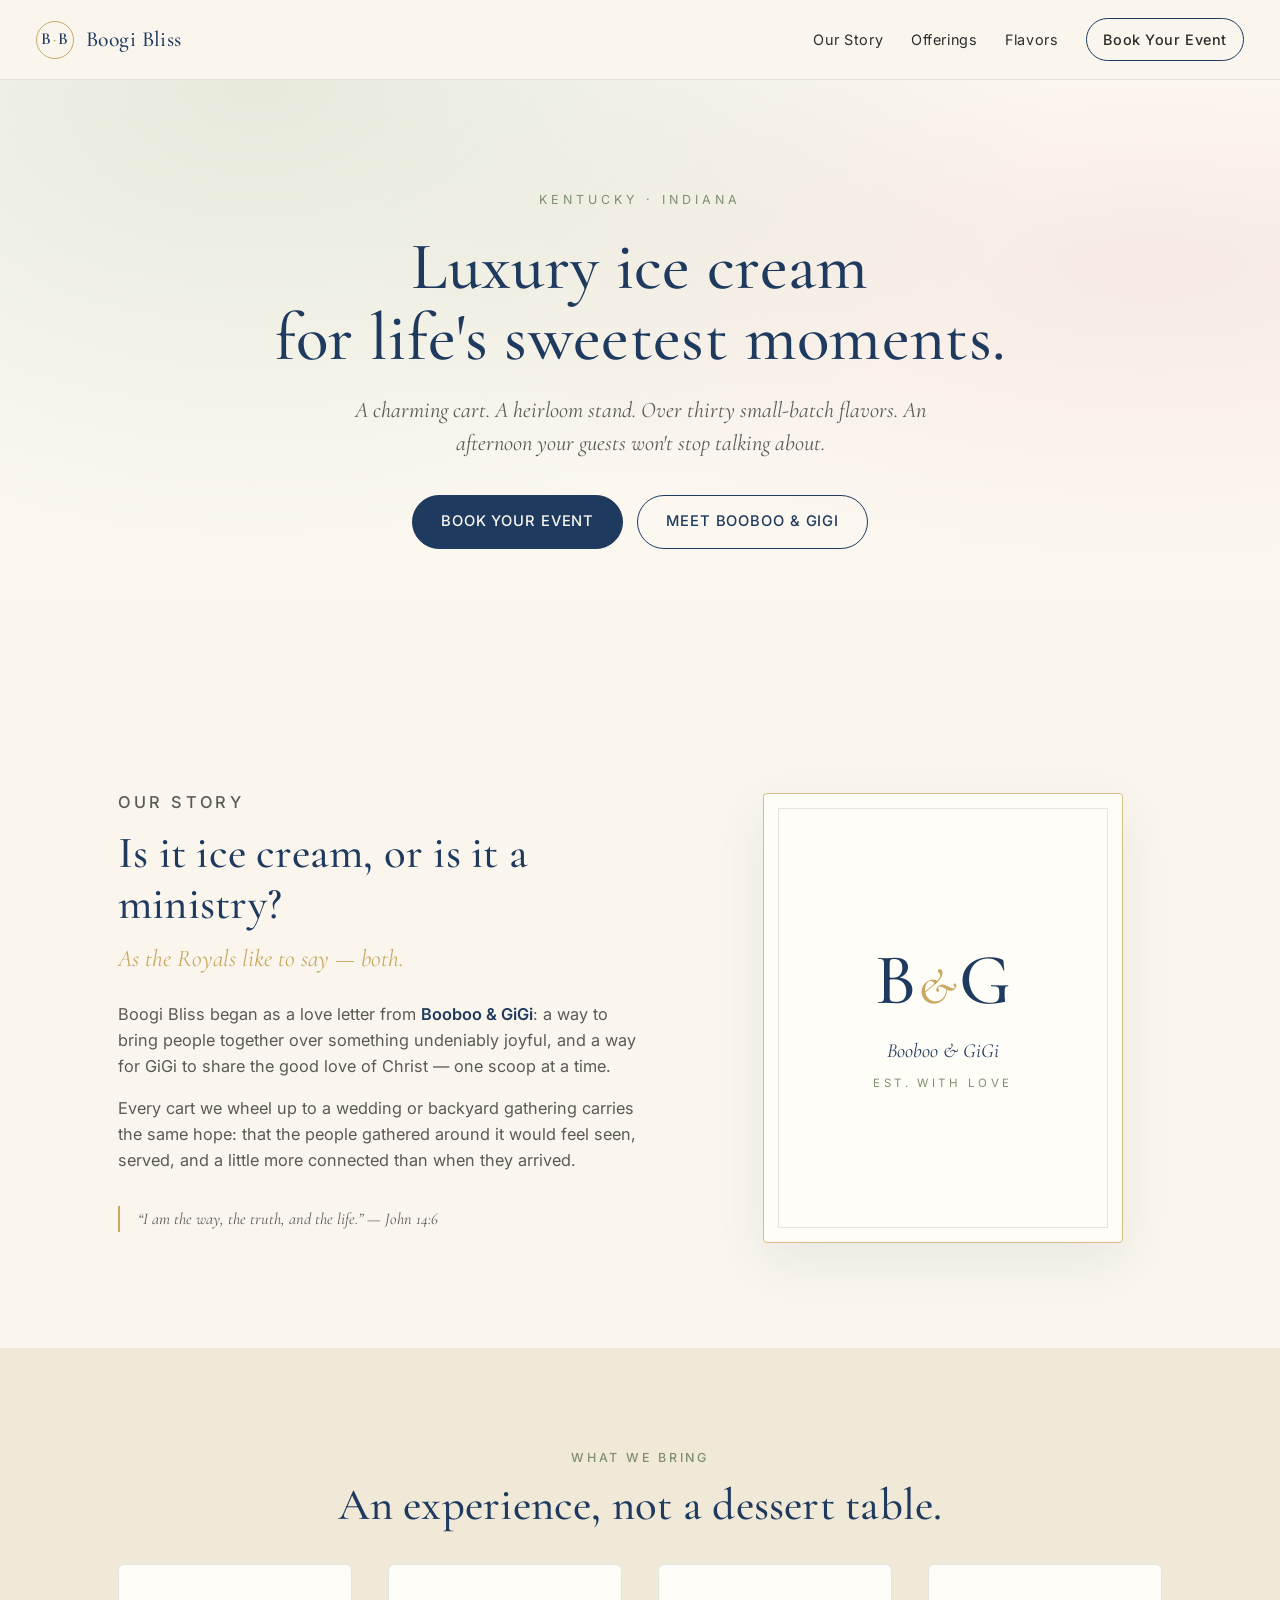
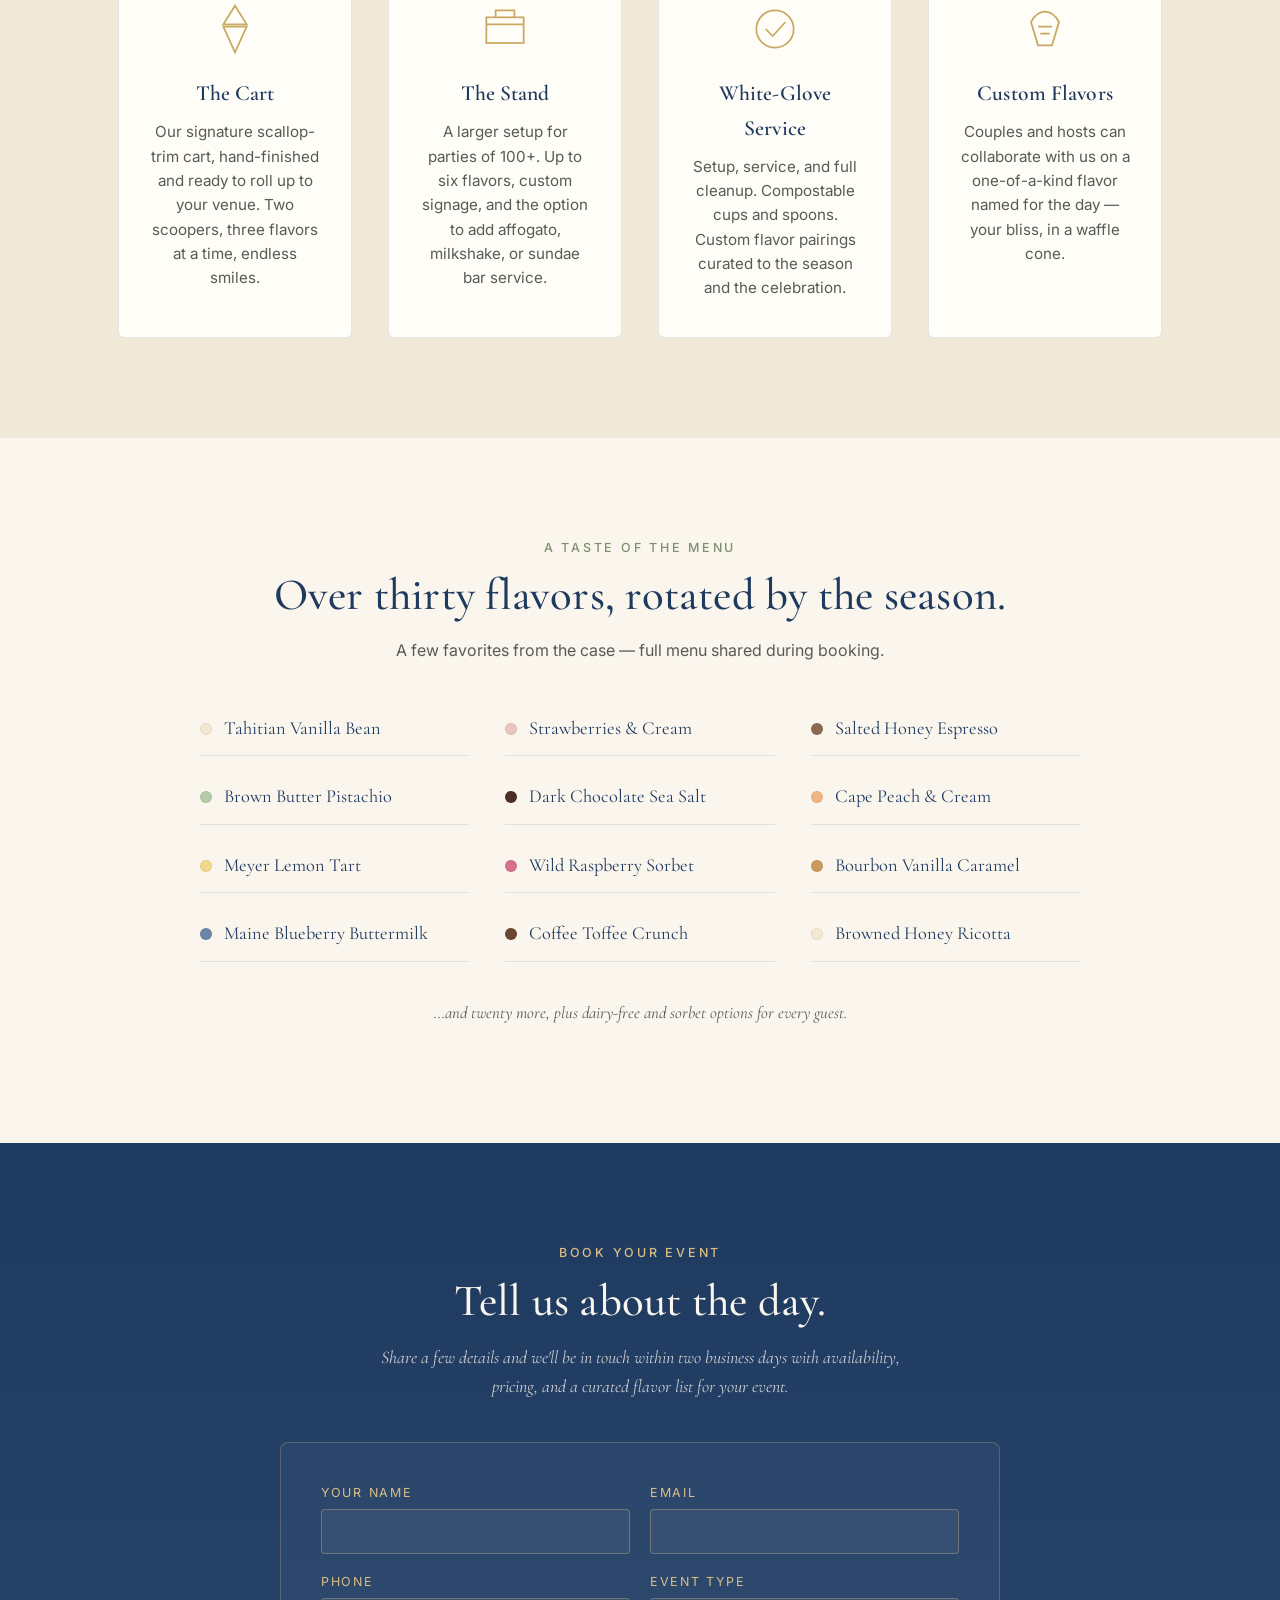
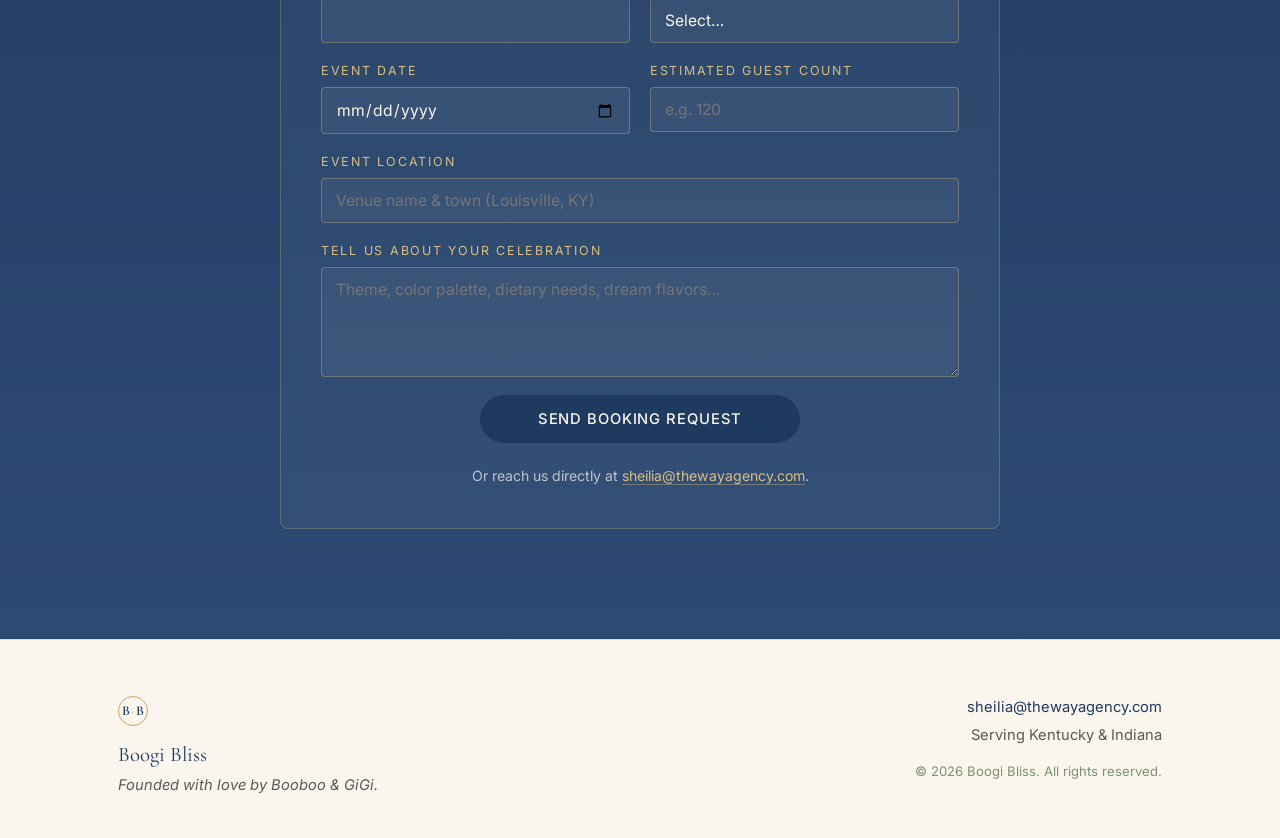
==== index.html @ 4d11b711 "Initial commit: Boogi Bliss landing page" ====
<!DOCTYPE html>
<html lang="en">
<head>
<meta charset="UTF-8" />
<meta name="viewport" content="width=device-width, initial-scale=1.0" />
<title>Boogi Bliss — Luxury Ice Cream for Life's Sweetest Moments</title>
<meta name="description" content="Boogi Bliss serves luxury ice cream from a charming cart and stand at weddings, birthdays, and corporate events across Kentucky and Indiana. Over 30 small-batch flavors. Founded by Booboo & GiGi." />
<link rel="preconnect" href="https://fonts.googleapis.com" />
<link rel="preconnect" href="https://fonts.gstatic.com" crossorigin />
<link href="https://fonts.googleapis.com/css2?family=Cormorant+Garamond:ital,wght@0,400;0,500;0,600;1,400&family=Inter:wght@300;400;500;600&display=swap" rel="stylesheet" />
<link rel="stylesheet" href="styles.css" />
</head>
<body>

<header class="topbar">
  <a href="#" class="brand">
    <span class="brand-mark">B<span class="amp">·</span>B</span>
    <span class="brand-word">Boogi Bliss</span>
  </a>
  <nav class="nav">
    <a href="#story">Our Story</a>
    <a href="#offerings">Offerings</a>
    <a href="#flavors">Flavors</a>
    <a href="#book" class="nav-cta">Book Your Event</a>
  </nav>
</header>

<section class="hero">
  <div class="hero-inner">
    <p class="eyebrow">Kentucky · Indiana</p>
    <h1>Luxury ice cream<br/>for life's sweetest moments.</h1>
    <p class="lede">
      A charming cart. A heirloom stand. Over thirty small-batch flavors.
      An afternoon your guests won't stop talking about.
    </p>
    <div class="hero-ctas">
      <a href="#book" class="btn btn-primary">Book Your Event</a>
      <a href="#story" class="btn btn-ghost">Meet Booboo &amp; GiGi</a>
    </div>
  </div>
  <svg class="scallop" viewBox="0 0 1200 60" preserveAspectRatio="none" aria-hidden="true">
    <path d="M0,60 C100,10 200,10 300,40 C400,70 500,10 600,30 C700,50 800,0 900,30 C1000,60 1100,20 1200,40 L1200,60 L0,60 Z" fill="currentColor"/>
  </svg>
</section>

<section id="story" class="story">
  <div class="container two-col">
    <div class="story-text">
      <p class="kicker">Our Story</p>
      <h2>Is it ice cream, or is it a ministry?</h2>
      <p class="answer">As the Royals like to say — <em>both.</em></p>
      <p>
        Boogi Bliss began as a love letter from <strong>Booboo &amp; GiGi</strong>:
        a way to bring people together over something undeniably joyful, and a way for
        GiGi to share the good love of Christ — one scoop at a time.
      </p>
      <p>
        Every cart we wheel up to a wedding or backyard gathering carries the same hope:
        that the people gathered around it would feel seen, served, and a little more
        connected than when they arrived.
      </p>
      <p class="verse">
        &ldquo;I am the way, the truth, and the life.&rdquo; — John 14:6
      </p>
    </div>
    <div class="story-card" aria-hidden="true">
      <div class="card-frame">
        <div class="card-monogram">B<span class="card-amp">&amp;</span>G</div>
        <p class="card-tagline">Booboo &amp; GiGi</p>
        <p class="card-est">est. with love</p>
      </div>
    </div>
  </div>
</section>

<section id="offerings" class="offerings">
  <div class="container">
    <p class="kicker centered">What We Bring</p>
    <h2 class="centered">An experience, not a dessert table.</h2>
    <div class="offer-grid">
      <article class="offer">
        <div class="offer-icon">
          <svg viewBox="0 0 48 48" aria-hidden="true"><path d="M24 4 L34 20 L14 20 Z M14 22 L34 22 L24 44 Z" fill="none" stroke="currentColor" stroke-width="1.5"/></svg>
        </div>
        <h3>The Cart</h3>
        <p>Our signature scallop-trim cart, hand-finished and ready to roll up to your venue. Two scoopers, three flavors at a time, endless smiles.</p>
      </article>
      <article class="offer">
        <div class="offer-icon">
          <svg viewBox="0 0 48 48" aria-hidden="true"><rect x="8" y="14" width="32" height="22" fill="none" stroke="currentColor" stroke-width="1.5"/><path d="M8 20 L40 20 M16 14 L16 8 L32 8 L32 14" fill="none" stroke="currentColor" stroke-width="1.5"/></svg>
        </div>
        <h3>The Stand</h3>
        <p>A larger setup for parties of 100+. Up to six flavors, custom signage, and the option to add affogato, milkshake, or sundae bar service.</p>
      </article>
      <article class="offer">
        <div class="offer-icon">
          <svg viewBox="0 0 48 48" aria-hidden="true"><circle cx="24" cy="24" r="16" fill="none" stroke="currentColor" stroke-width="1.5"/><path d="M16 24 L22 30 L33 18" fill="none" stroke="currentColor" stroke-width="1.5"/></svg>
        </div>
        <h3>White-Glove Service</h3>
        <p>Setup, service, and full cleanup. Compostable cups and spoons. Custom flavor pairings curated to the season and the celebration.</p>
      </article>
      <article class="offer">
        <div class="offer-icon">
          <svg viewBox="0 0 48 48" aria-hidden="true"><path d="M12 18 C18 6, 30 6, 36 18 L30 38 L18 38 Z" fill="none" stroke="currentColor" stroke-width="1.5"/><path d="M18 22 L30 22 M20 28 L28 28" stroke="currentColor" stroke-width="1.5"/></svg>
        </div>
        <h3>Custom Flavors</h3>
        <p>Couples and hosts can collaborate with us on a one-of-a-kind flavor named for the day — your bliss, in a waffle cone.</p>
      </article>
    </div>
  </div>
</section>

<section id="flavors" class="flavors">
  <div class="container">
    <p class="kicker centered">A Taste of the Menu</p>
    <h2 class="centered">Over thirty flavors, rotated by the season.</h2>
    <p class="centered subhead">A few favorites from the case — full menu shared during booking.</p>
    <ul class="flavor-grid">
      <li><span class="dot dot-cream"></span>Tahitian Vanilla Bean</li>
      <li><span class="dot dot-rose"></span>Strawberries &amp; Cream</li>
      <li><span class="dot dot-mocha"></span>Salted Honey Espresso</li>
      <li><span class="dot dot-mint"></span>Brown Butter Pistachio</li>
      <li><span class="dot dot-choc"></span>Dark Chocolate Sea Salt</li>
      <li><span class="dot dot-peach"></span>Cape Peach &amp; Cream</li>
      <li><span class="dot dot-lemon"></span>Meyer Lemon Tart</li>
      <li><span class="dot dot-blush"></span>Wild Raspberry Sorbet</li>
      <li><span class="dot dot-caramel"></span>Bourbon Vanilla Caramel</li>
      <li><span class="dot dot-blue"></span>Maine Blueberry Buttermilk</li>
      <li><span class="dot dot-coffee"></span>Coffee Toffee Crunch</li>
      <li><span class="dot dot-cream"></span>Browned Honey Ricotta</li>
    </ul>
    <p class="flavor-note">…and twenty more, plus dairy-free and sorbet options for every guest.</p>
  </div>
</section>

<section id="book" class="booking">
  <div class="container">
    <p class="kicker centered light">Book Your Event</p>
    <h2 class="centered light">Tell us about the day.</h2>
    <p class="centered booking-lede">
      Share a few details and we'll be in touch within two business days
      with availability, pricing, and a curated flavor list for your event.
    </p>

    <form class="booking-form" action="mailto:sheilia@thewayagency.com" method="post" enctype="text/plain">
      <div class="row">
        <label>
          <span>Your name</span>
          <input type="text" name="Name" required />
        </label>
        <label>
          <span>Email</span>
          <input type="email" name="Email" required />
        </label>
      </div>

      <div class="row">
        <label>
          <span>Phone</span>
          <input type="tel" name="Phone" />
        </label>
        <label>
          <span>Event type</span>
          <select name="Event Type" required>
            <option value="">Select…</option>
            <option>Wedding</option>
            <option>Birthday</option>
            <option>Corporate Event</option>
            <option>Anniversary / Shower</option>
            <option>Church / Community</option>
            <option>Other</option>
          </select>
        </label>
      </div>

      <div class="row">
        <label>
          <span>Event date</span>
          <input type="date" name="Event Date" required />
        </label>
        <label>
          <span>Estimated guest count</span>
          <input type="number" name="Guest Count" min="10" placeholder="e.g. 120" />
        </label>
      </div>

      <label class="full">
        <span>Event location</span>
        <input type="text" name="Location" placeholder="Venue name &amp; town (Louisville, KY)" />
      </label>

      <label class="full">
        <span>Tell us about your celebration</span>
        <textarea name="Notes" rows="4" placeholder="Theme, color palette, dietary needs, dream flavors…"></textarea>
      </label>

      <button type="submit" class="btn btn-primary btn-wide">Send Booking Request</button>
      <p class="form-fineprint">
        Or reach us directly at <a href="mailto:sheilia@thewayagency.com">sheilia@thewayagency.com</a>.
      </p>
    </form>
  </div>
</section>

<footer class="site-footer">
  <div class="container footer-inner">
    <div class="footer-brand">
      <span class="brand-mark small">B<span class="amp">·</span>B</span>
      <p class="footer-name">Boogi Bliss</p>
      <p class="footer-sub">Founded with love by Booboo &amp; GiGi.</p>
    </div>
    <div class="footer-meta">
      <p><a href="mailto:sheilia@thewayagency.com">sheilia@thewayagency.com</a></p>
      <p>Serving Kentucky &amp; Indiana</p>
      <p class="copy">&copy; <span id="year"></span> Boogi Bliss. All rights reserved.</p>
    </div>
  </div>
</footer>

<script>document.getElementById('year').textContent = new Date().getFullYear();</script>
</body>
</html>
---- styles.css ----
/* Boogi Bliss — Cape Cod wedding luxury */

:root {
  --cream: #FAF6EE;
  --ivory: #FFFDF7;
  --sand: #F1E9D7;
  --sage: #B8C5A6;
  --sage-deep: #7E9070;
  --navy: #1F3A5F;
  --navy-soft: #2D4A73;
  --gold: #C9A961;
  --gold-soft: #D9BE83;
  --blush: #E8C5BD;
  --ink: #2C2C2C;
  --ink-soft: #5A5A55;
  --hairline: rgba(31, 58, 95, 0.12);

  --serif: 'Cormorant Garamond', Georgia, 'Times New Roman', serif;
  --sans:  'Inter', -apple-system, BlinkMacSystemFont, 'Segoe UI', sans-serif;
}

* { box-sizing: border-box; }

html { scroll-behavior: smooth; }

body {
  margin: 0;
  font-family: var(--sans);
  font-weight: 400;
  color: var(--ink);
  background: var(--cream);
  line-height: 1.6;
  -webkit-font-smoothing: antialiased;
}

.container {
  max-width: 1100px;
  margin: 0 auto;
  padding: 0 28px;
}

h1, h2, h3 {
  font-family: var(--serif);
  font-weight: 500;
  color: var(--navy);
  letter-spacing: 0.005em;
}

h1 {
  font-size: clamp(2.4rem, 5.5vw, 4.2rem);
  line-height: 1.05;
  margin: 0 0 1.2rem;
  font-weight: 500;
}

h2 {
  font-size: clamp(1.9rem, 3.6vw, 2.8rem);
  line-height: 1.15;
  margin: 0 0 1rem;
}

h3 {
  font-size: 1.35rem;
  margin: 0 0 0.6rem;
  font-weight: 600;
}

p { margin: 0 0 1rem; }

a { color: var(--navy); text-decoration: none; }
a:hover { color: var(--gold); }

.kicker {
  font-family: var(--sans);
  font-size: 0.78rem;
  letter-spacing: 0.22em;
  text-transform: uppercase;
  color: var(--sage-deep);
  font-weight: 500;
  margin: 0 0 0.8rem;
}
.kicker.centered { text-align: center; }
.kicker.light { color: var(--gold-soft); }

.centered { text-align: center; }
.subhead {
  color: var(--ink-soft);
  max-width: 560px;
  margin: 0.4rem auto 2.4rem;
}

/* ─── Top bar ─────────────────────────────── */
.topbar {
  position: sticky;
  top: 0;
  z-index: 50;
  display: flex;
  align-items: center;
  justify-content: space-between;
  padding: 18px 36px;
  background: rgba(250, 246, 238, 0.92);
  backdrop-filter: saturate(140%) blur(8px);
  border-bottom: 1px solid var(--hairline);
}

.brand {
  display: inline-flex;
  align-items: center;
  gap: 12px;
}
.brand-mark {
  display: inline-flex;
  align-items: center;
  justify-content: center;
  width: 38px;
  height: 38px;
  border: 1.5px solid var(--gold);
  border-radius: 50%;
  font-family: var(--serif);
  font-size: 1.05rem;
  font-weight: 600;
  color: var(--navy);
  letter-spacing: 0.04em;
}
.brand-mark.small { width: 30px; height: 30px; font-size: 0.85rem; }
.brand-mark .amp { color: var(--gold); margin: 0 1px; }
.brand-word {
  font-family: var(--serif);
  font-size: 1.35rem;
  color: var(--navy);
  font-weight: 500;
  letter-spacing: 0.02em;
}

.nav {
  display: flex;
  align-items: center;
  gap: 28px;
}
.nav a {
  font-size: 0.9rem;
  letter-spacing: 0.04em;
  color: var(--ink);
}
.nav a:hover { color: var(--gold); }
.nav-cta {
  border: 1px solid var(--navy);
  padding: 9px 16px;
  border-radius: 999px;
  font-weight: 500;
}
.nav-cta:hover {
  background: var(--navy);
  color: var(--cream) !important;
}

@media (max-width: 720px) {
  .topbar { padding: 14px 18px; }
  .nav { gap: 14px; }
  .nav a:not(.nav-cta) { display: none; }
}

/* ─── Hero ─────────────────────────────────── */
.hero {
  position: relative;
  padding: 110px 28px 140px;
  background:
    radial-gradient(ellipse at 20% 0%, rgba(184, 197, 166, 0.35), transparent 55%),
    radial-gradient(ellipse at 90% 30%, rgba(232, 197, 189, 0.30), transparent 50%),
    linear-gradient(180deg, var(--ivory) 0%, var(--cream) 100%);
  color: var(--navy);
  text-align: center;
  overflow: hidden;
}

.hero-inner {
  max-width: 880px;
  margin: 0 auto;
}

.eyebrow {
  font-family: var(--sans);
  font-size: 0.78rem;
  letter-spacing: 0.32em;
  text-transform: uppercase;
  color: var(--sage-deep);
  margin: 0 0 1.4rem;
}

.lede {
  font-family: var(--serif);
  font-size: clamp(1.15rem, 1.8vw, 1.4rem);
  font-style: italic;
  color: var(--ink-soft);
  max-width: 640px;
  margin: 0 auto 2.2rem;
  line-height: 1.5;
}

.hero-ctas {
  display: flex;
  gap: 14px;
  justify-content: center;
  flex-wrap: wrap;
}

.btn {
  display: inline-block;
  padding: 14px 28px;
  border-radius: 999px;
  font-size: 0.92rem;
  font-weight: 500;
  letter-spacing: 0.06em;
  text-transform: uppercase;
  transition: all 0.2s ease;
  cursor: pointer;
  border: 1.5px solid transparent;
  font-family: var(--sans);
}
.btn-primary {
  background: var(--navy);
  color: var(--cream);
  border-color: var(--navy);
}
.btn-primary:hover {
  background: var(--gold);
  border-color: var(--gold);
  color: var(--navy) !important;
}
.btn-ghost {
  background: transparent;
  color: var(--navy);
  border-color: var(--navy);
}
.btn-ghost:hover {
  background: var(--navy);
  color: var(--cream) !important;
}
.btn-wide {
  width: 100%;
  max-width: 320px;
  margin: 8px auto 0;
  display: block;
}

.scallop {
  position: absolute;
  bottom: -1px;
  left: 0;
  width: 100%;
  height: 60px;
  color: var(--cream);
  display: block;
}

/* ─── Story ────────────────────────────────── */
.story {
  padding: 100px 28px;
  background: var(--cream);
}
.two-col {
  display: grid;
  grid-template-columns: 1.2fr 1fr;
  gap: 80px;
  align-items: center;
}
@media (max-width: 820px) {
  .two-col { grid-template-columns: 1fr; gap: 50px; }
}

.story-text .answer {
  font-family: var(--serif);
  font-size: 1.5rem;
  color: var(--gold);
  margin: -0.4rem 0 1.4rem;
  font-style: italic;
}
.story-text p { color: var(--ink-soft); font-size: 1.02rem; }
.story-text strong { color: var(--navy); font-weight: 600; }
.verse {
  margin-top: 2rem;
  padding-left: 18px;
  border-left: 2px solid var(--gold);
  font-family: var(--serif);
  font-style: italic;
  color: var(--navy);
}

.story-card {
  display: flex;
  justify-content: center;
}
.card-frame {
  width: 100%;
  max-width: 360px;
  aspect-ratio: 4 / 5;
  background: var(--ivory);
  border: 1px solid var(--gold-soft);
  border-radius: 4px;
  padding: 36px;
  display: flex;
  flex-direction: column;
  justify-content: center;
  align-items: center;
  text-align: center;
  position: relative;
  box-shadow: 0 18px 50px rgba(31, 58, 95, 0.08);
}
.card-frame::before {
  content: '';
  position: absolute;
  inset: 14px;
  border: 1px solid var(--hairline);
  pointer-events: none;
}
.card-monogram {
  font-family: var(--serif);
  font-size: 4.5rem;
  font-weight: 500;
  color: var(--navy);
  line-height: 1;
}
.card-monogram .card-amp {
  color: var(--gold);
  font-style: italic;
  font-size: 0.7em;
  margin: 0 0.05em;
}
.card-tagline {
  font-family: var(--serif);
  font-style: italic;
  font-size: 1.25rem;
  color: var(--navy);
  margin: 1.2rem 0 0.4rem;
}
.card-est {
  font-size: 0.72rem;
  letter-spacing: 0.3em;
  text-transform: uppercase;
  color: var(--sage-deep);
  margin: 0;
}

/* ─── Offerings ───────────────────────────── */
.offerings {
  padding: 100px 28px;
  background: var(--sand);
}
.offer-grid {
  display: grid;
  grid-template-columns: repeat(auto-fit, minmax(220px, 1fr));
  gap: 36px;
  margin-top: 2rem;
}
.offer {
  background: var(--ivory);
  padding: 36px 28px;
  border-radius: 6px;
  border: 1px solid var(--hairline);
  text-align: center;
  transition: transform 0.25s ease, box-shadow 0.25s ease;
}
.offer:hover {
  transform: translateY(-4px);
  box-shadow: 0 16px 40px rgba(31, 58, 95, 0.10);
}
.offer-icon {
  width: 56px;
  height: 56px;
  margin: 0 auto 1.2rem;
  color: var(--gold);
}
.offer-icon svg { width: 100%; height: 100%; }
.offer p { color: var(--ink-soft); font-size: 0.95rem; margin: 0; }

/* ─── Flavors ──────────────────────────────── */
.flavors {
  padding: 100px 28px;
  background: var(--cream);
}
.flavor-grid {
  list-style: none;
  margin: 0 auto;
  padding: 0;
  max-width: 880px;
  display: grid;
  grid-template-columns: repeat(auto-fit, minmax(220px, 1fr));
  gap: 14px 36px;
}
.flavor-grid li {
  display: flex;
  align-items: center;
  gap: 12px;
  padding: 12px 0;
  border-bottom: 1px solid var(--hairline);
  font-family: var(--serif);
  font-size: 1.15rem;
  color: var(--navy);
}
.dot {
  width: 12px;
  height: 12px;
  border-radius: 50%;
  flex-shrink: 0;
  border: 1px solid rgba(0,0,0,0.06);
}
.dot-cream   { background: #F4E8D0; }
.dot-rose    { background: #E8C5BD; }
.dot-mocha   { background: #8C6A52; }
.dot-mint    { background: #B6CBA9; }
.dot-choc    { background: #4B2E25; }
.dot-peach   { background: #F1B584; }
.dot-lemon   { background: #F2D88A; }
.dot-blush   { background: #D7708A; }
.dot-caramel { background: #C99A5B; }
.dot-blue    { background: #6B86A6; }
.dot-coffee  { background: #6B4732; }

.flavor-note {
  text-align: center;
  margin-top: 2.4rem;
  font-family: var(--serif);
  font-style: italic;
  color: var(--ink-soft);
  font-size: 1.05rem;
}

/* ─── Booking ──────────────────────────────── */
.booking {
  padding: 100px 28px 110px;
  background:
    linear-gradient(180deg, var(--navy) 0%, var(--navy-soft) 100%);
  color: var(--cream);
}
.booking h2 { color: var(--cream); }
.booking .booking-lede {
  text-align: center;
  color: rgba(250, 246, 238, 0.78);
  max-width: 560px;
  margin: 0 auto 2.6rem;
  font-family: var(--serif);
  font-style: italic;
  font-size: 1.12rem;
}

.booking-form {
  max-width: 720px;
  margin: 0 auto;
  background: rgba(255, 253, 247, 0.04);
  padding: 40px;
  border-radius: 8px;
  border: 1px solid rgba(217, 190, 131, 0.25);
}
.booking-form .row {
  display: grid;
  grid-template-columns: 1fr 1fr;
  gap: 20px;
  margin-bottom: 18px;
}
@media (max-width: 620px) {
  .booking-form { padding: 28px; }
  .booking-form .row { grid-template-columns: 1fr; gap: 18px; }
}
.booking-form label {
  display: flex;
  flex-direction: column;
  gap: 6px;
  font-size: 0.78rem;
  letter-spacing: 0.14em;
  text-transform: uppercase;
  color: var(--gold-soft);
}
.booking-form label.full { margin-bottom: 18px; }
.booking-form input,
.booking-form select,
.booking-form textarea {
  font-family: var(--sans);
  font-size: 0.98rem;
  padding: 12px 14px;
  border: 1px solid rgba(217, 190, 131, 0.35);
  background: rgba(250, 246, 238, 0.05);
  color: var(--cream);
  border-radius: 4px;
  transition: border-color 0.2s ease, background 0.2s ease;
  text-transform: none;
  letter-spacing: normal;
}
.booking-form input:focus,
.booking-form select:focus,
.booking-form textarea:focus {
  outline: none;
  border-color: var(--gold);
  background: rgba(250, 246, 238, 0.10);
}
.booking-form select { appearance: none; cursor: pointer; }
.booking-form select option { color: var(--ink); background: var(--cream); }
.booking-form textarea { resize: vertical; min-height: 110px; }

.form-fineprint {
  text-align: center;
  margin: 1.4rem 0 0;
  color: rgba(250, 246, 238, 0.7);
  font-size: 0.88rem;
}
.form-fineprint a { color: var(--gold-soft); border-bottom: 1px solid rgba(217, 190, 131, 0.4); }
.form-fineprint a:hover { color: var(--gold); }

/* ─── Footer ───────────────────────────────── */
.site-footer {
  background: var(--cream);
  padding: 56px 28px 40px;
  border-top: 1px solid var(--hairline);
}
.footer-inner {
  display: flex;
  flex-wrap: wrap;
  justify-content: space-between;
  align-items: flex-start;
  gap: 32px;
}
.footer-brand .brand-mark { margin-bottom: 12px; }
.footer-name {
  font-family: var(--serif);
  font-size: 1.3rem;
  color: var(--navy);
  margin: 0 0 0.2rem;
}
.footer-sub {
  font-style: italic;
  color: var(--ink-soft);
  margin: 0;
  font-size: 0.92rem;
}
.footer-meta {
  text-align: right;
  font-size: 0.92rem;
  color: var(--ink-soft);
}
.footer-meta p { margin: 0 0 0.3rem; }
.footer-meta .copy { margin-top: 0.8rem; font-size: 0.82rem; color: var(--sage-deep); }
@media (max-width: 620px) {
  .footer-meta { text-align: left; }
}
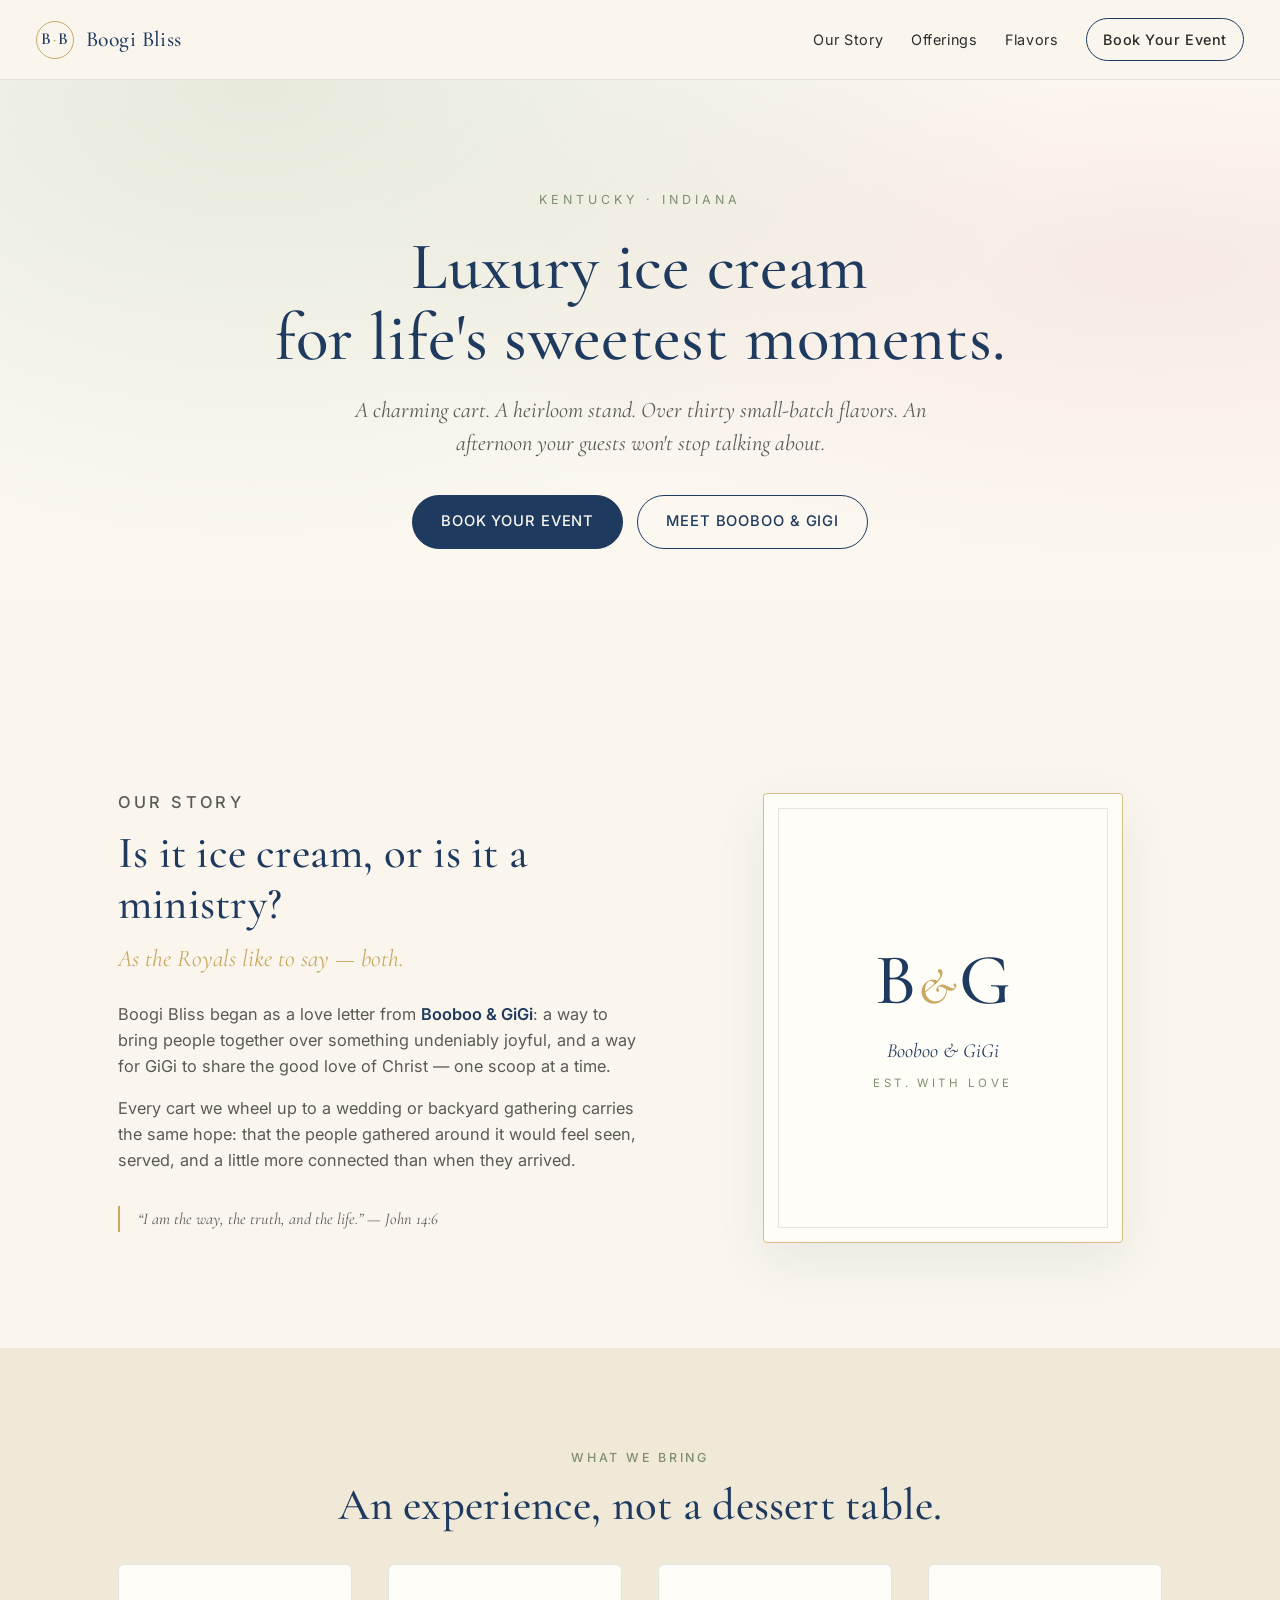
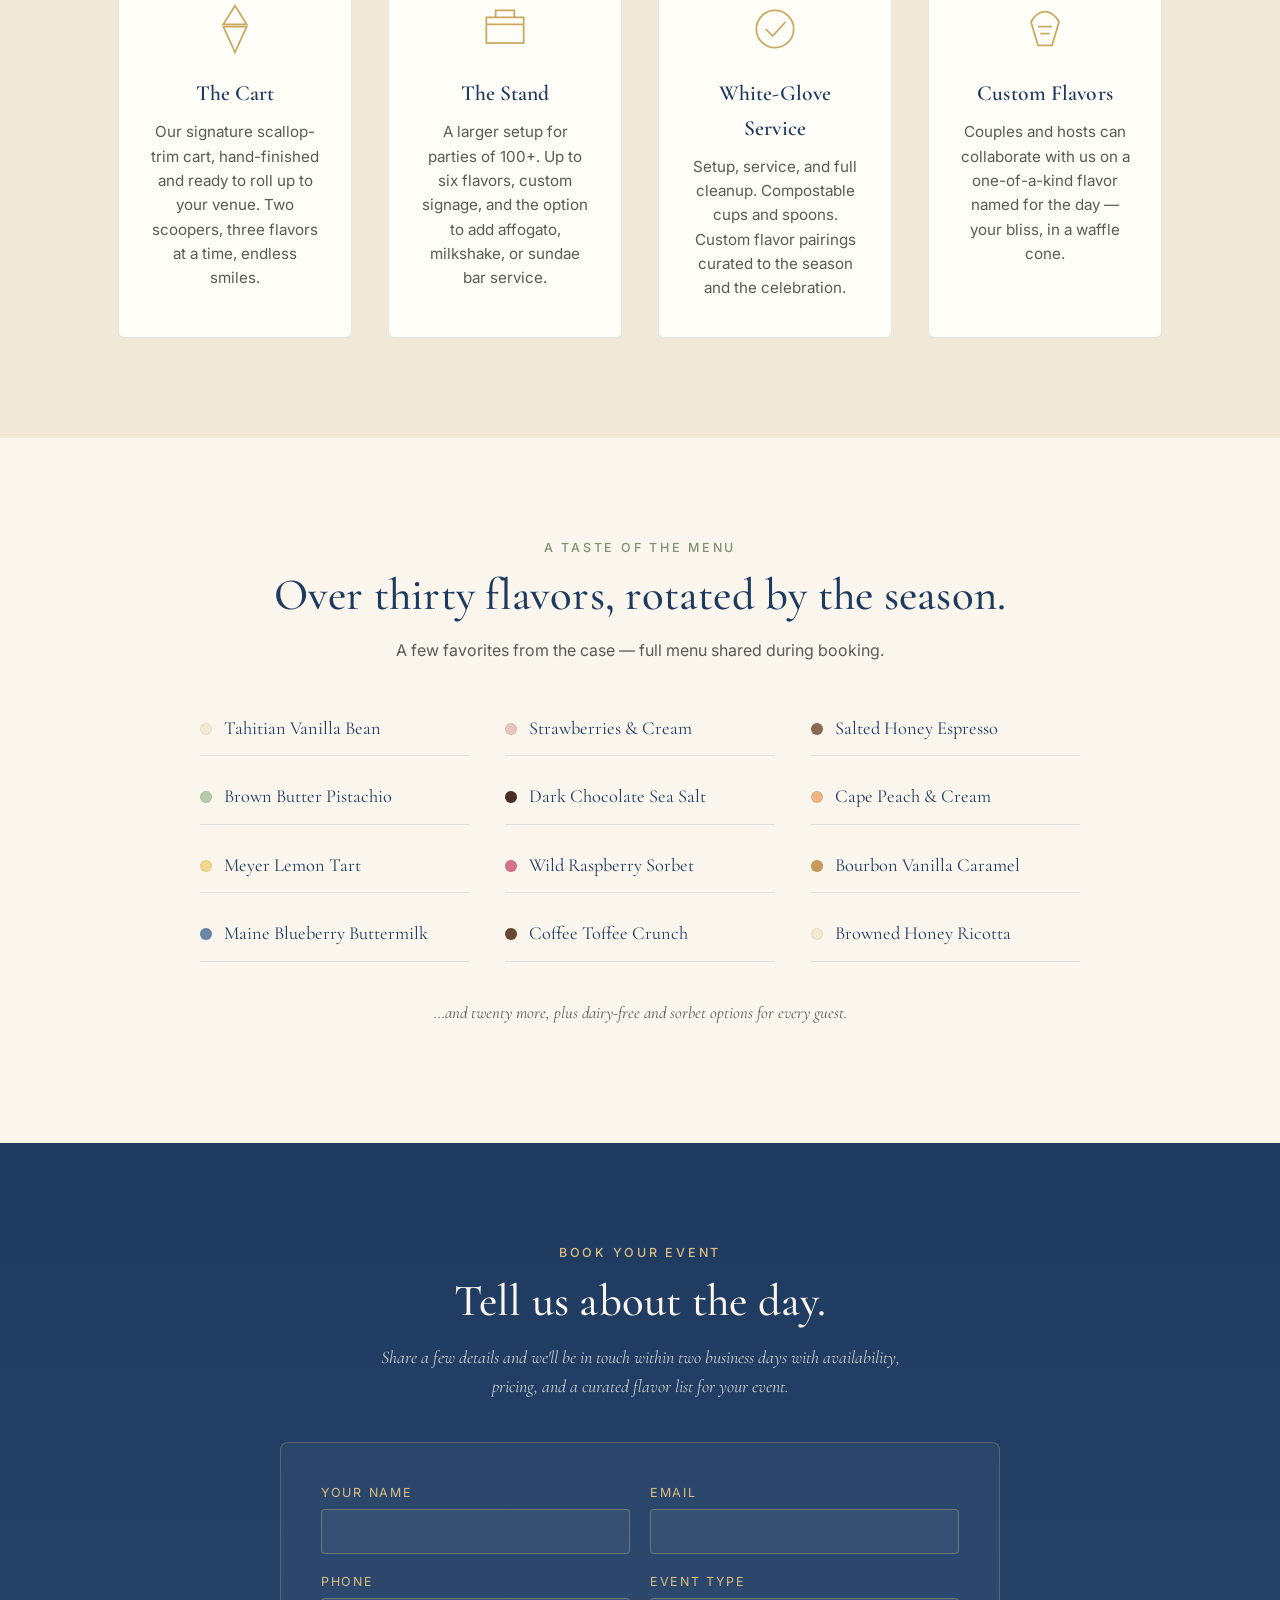
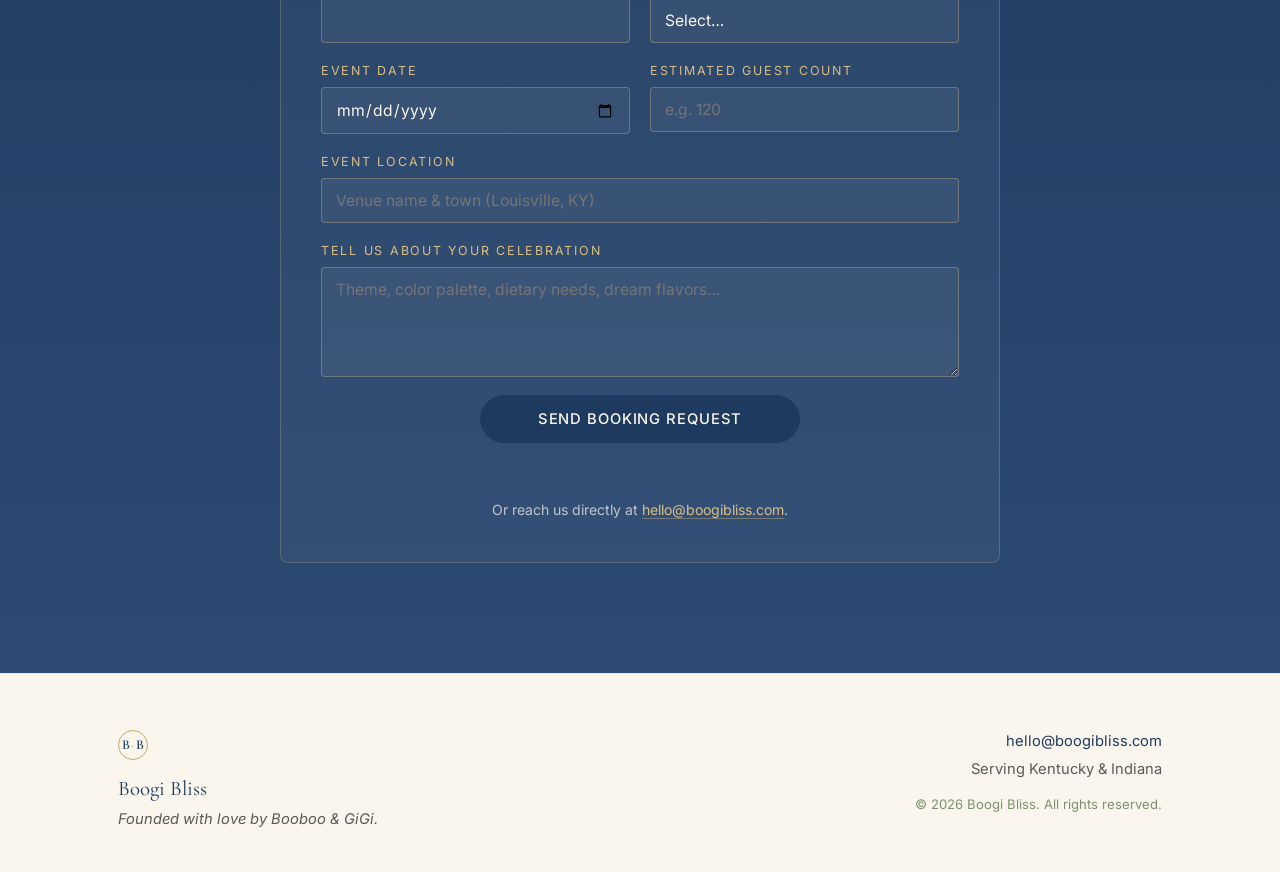
==== commit 021ec6ed: "Replace mailto form with Cloudflare Pages Function Booking form now POSTs to /api/book (functions/ap" ====
--- a/index.html
+++ b/index.html
@@ -142,26 +142,26 @@
       with availability, pricing, and a curated flavor list for your event.
     </p>
 
-    <form class="booking-form" action="mailto:sheilia@thewayagency.com" method="post" enctype="text/plain">
+    <form id="booking-form" class="booking-form" novalidate>
       <div class="row">
         <label>
           <span>Your name</span>
-          <input type="text" name="Name" required />
+          <input type="text" name="name" required autocomplete="name" />
         </label>
         <label>
           <span>Email</span>
-          <input type="email" name="Email" required />
+          <input type="email" name="email" required autocomplete="email" />
         </label>
       </div>
 
       <div class="row">
         <label>
           <span>Phone</span>
-          <input type="tel" name="Phone" />
+          <input type="tel" name="phone" autocomplete="tel" />
         </label>
         <label>
           <span>Event type</span>
-          <select name="Event Type" required>
+          <select name="event_type" required>
             <option value="">Select…</option>
             <option>Wedding</option>
             <option>Birthday</option>
@@ -176,27 +176,33 @@
       <div class="row">
         <label>
           <span>Event date</span>
-          <input type="date" name="Event Date" required />
+          <input type="date" name="event_date" required />
         </label>
         <label>
           <span>Estimated guest count</span>
-          <input type="number" name="Guest Count" min="10" placeholder="e.g. 120" />
+          <input type="number" name="guest_count" min="1" max="10000" placeholder="e.g. 120" />
         </label>
       </div>
 
       <label class="full">
         <span>Event location</span>
-        <input type="text" name="Location" placeholder="Venue name &amp; town (Louisville, KY)" />
+        <input type="text" name="location" placeholder="Venue name &amp; town (Louisville, KY)" />
       </label>
 
       <label class="full">
         <span>Tell us about your celebration</span>
-        <textarea name="Notes" rows="4" placeholder="Theme, color palette, dietary needs, dream flavors…"></textarea>
+        <textarea name="notes" rows="4" placeholder="Theme, color palette, dietary needs, dream flavors…"></textarea>
       </label>
 
-      <button type="submit" class="btn btn-primary btn-wide">Send Booking Request</button>
+      <label class="hp" aria-hidden="true">
+        <span>Company</span>
+        <input type="text" name="_hp_company" tabindex="-1" autocomplete="off" />
+      </label>
+
+      <button type="submit" class="btn btn-primary btn-wide" id="booking-submit">Send Booking Request</button>
+      <div id="booking-status" class="form-status" role="status" aria-live="polite"></div>
       <p class="form-fineprint">
-        Or reach us directly at <a href="mailto:sheilia@thewayagency.com">sheilia@thewayagency.com</a>.
+        Or reach us directly at <a href="mailto:hello@boogibliss.com">hello@boogibliss.com</a>.
       </p>
     </form>
   </div>
@@ -210,13 +216,69 @@
       <p class="footer-sub">Founded with love by Booboo &amp; GiGi.</p>
     </div>
     <div class="footer-meta">
-      <p><a href="mailto:sheilia@thewayagency.com">sheilia@thewayagency.com</a></p>
+      <p><a href="mailto:hello@boogibliss.com">hello@boogibliss.com</a></p>
       <p>Serving Kentucky &amp; Indiana</p>
       <p class="copy">&copy; <span id="year"></span> Boogi Bliss. All rights reserved.</p>
     </div>
   </div>
 </footer>
 
-<script>document.getElementById('year').textContent = new Date().getFullYear();</script>
+<script>
+  document.getElementById('year').textContent = new Date().getFullYear();
+
+  (function () {
+    var form = document.getElementById('booking-form');
+    if (!form) return;
+    var submit = document.getElementById('booking-submit');
+    var status = document.getElementById('booking-status');
+
+    function setStatus(msg, kind) {
+      status.textContent = msg || '';
+      status.className = 'form-status' + (kind ? ' is-' + kind : '');
+    }
+
+    form.addEventListener('submit', function (e) {
+      e.preventDefault();
+      setStatus('', '');
+
+      var data = {};
+      new FormData(form).forEach(function (v, k) { data[k] = v; });
+
+      if (!data.name || !data.email || !data.event_type || !data.event_date) {
+        setStatus('Please fill in name, email, event type, and event date.', 'error');
+        return;
+      }
+
+      submit.disabled = true;
+      var originalLabel = submit.textContent;
+      submit.textContent = 'Sending…';
+      setStatus('Sending your request…', '');
+
+      fetch('/api/book', {
+        method: 'POST',
+        headers: { 'Content-Type': 'application/json', 'Accept': 'application/json' },
+        body: JSON.stringify(data),
+      })
+        .then(function (res) {
+          return res.json().then(function (body) { return { ok: res.ok, body: body }; });
+        })
+        .then(function (r) {
+          if (r.ok && r.body && r.body.ok) {
+            form.reset();
+            setStatus("Thank you — we'll be in touch within two business days.", 'success');
+          } else {
+            setStatus((r.body && r.body.error) || 'Something went wrong. Please email hello@boogibliss.com.', 'error');
+          }
+        })
+        .catch(function () {
+          setStatus('Network error. Please email hello@boogibliss.com.', 'error');
+        })
+        .finally(function () {
+          submit.disabled = false;
+          submit.textContent = originalLabel;
+        });
+    });
+  })();
+</script>
 </body>
 </html>
--- a/styles.css
+++ b/styles.css
@@ -505,6 +505,39 @@
 .form-fineprint a { color: var(--gold-soft); border-bottom: 1px solid rgba(217, 190, 131, 0.4); }
 .form-fineprint a:hover { color: var(--gold); }
 
+/* Honeypot — visible to bots, hidden from people + assistive tech */
+.booking-form label.hp {
+  position: absolute;
+  left: -10000px;
+  width: 1px;
+  height: 1px;
+  overflow: hidden;
+}
+
+/* Submit button state */
+.booking-form button[disabled] {
+  opacity: 0.55;
+  cursor: not-allowed;
+}
+
+/* Inline status under the submit button */
+.form-status {
+  text-align: center;
+  margin: 1rem 0 0;
+  min-height: 1.2em;
+  font-size: 0.92rem;
+  color: rgba(250, 246, 238, 0.85);
+}
+.form-status.is-success {
+  color: var(--gold);
+  font-family: var(--serif);
+  font-style: italic;
+  font-size: 1.05rem;
+}
+.form-status.is-error {
+  color: #f5b8a8;
+}
+
 /* ─── Footer ───────────────────────────────── */
 .site-footer {
   background: var(--cream);
